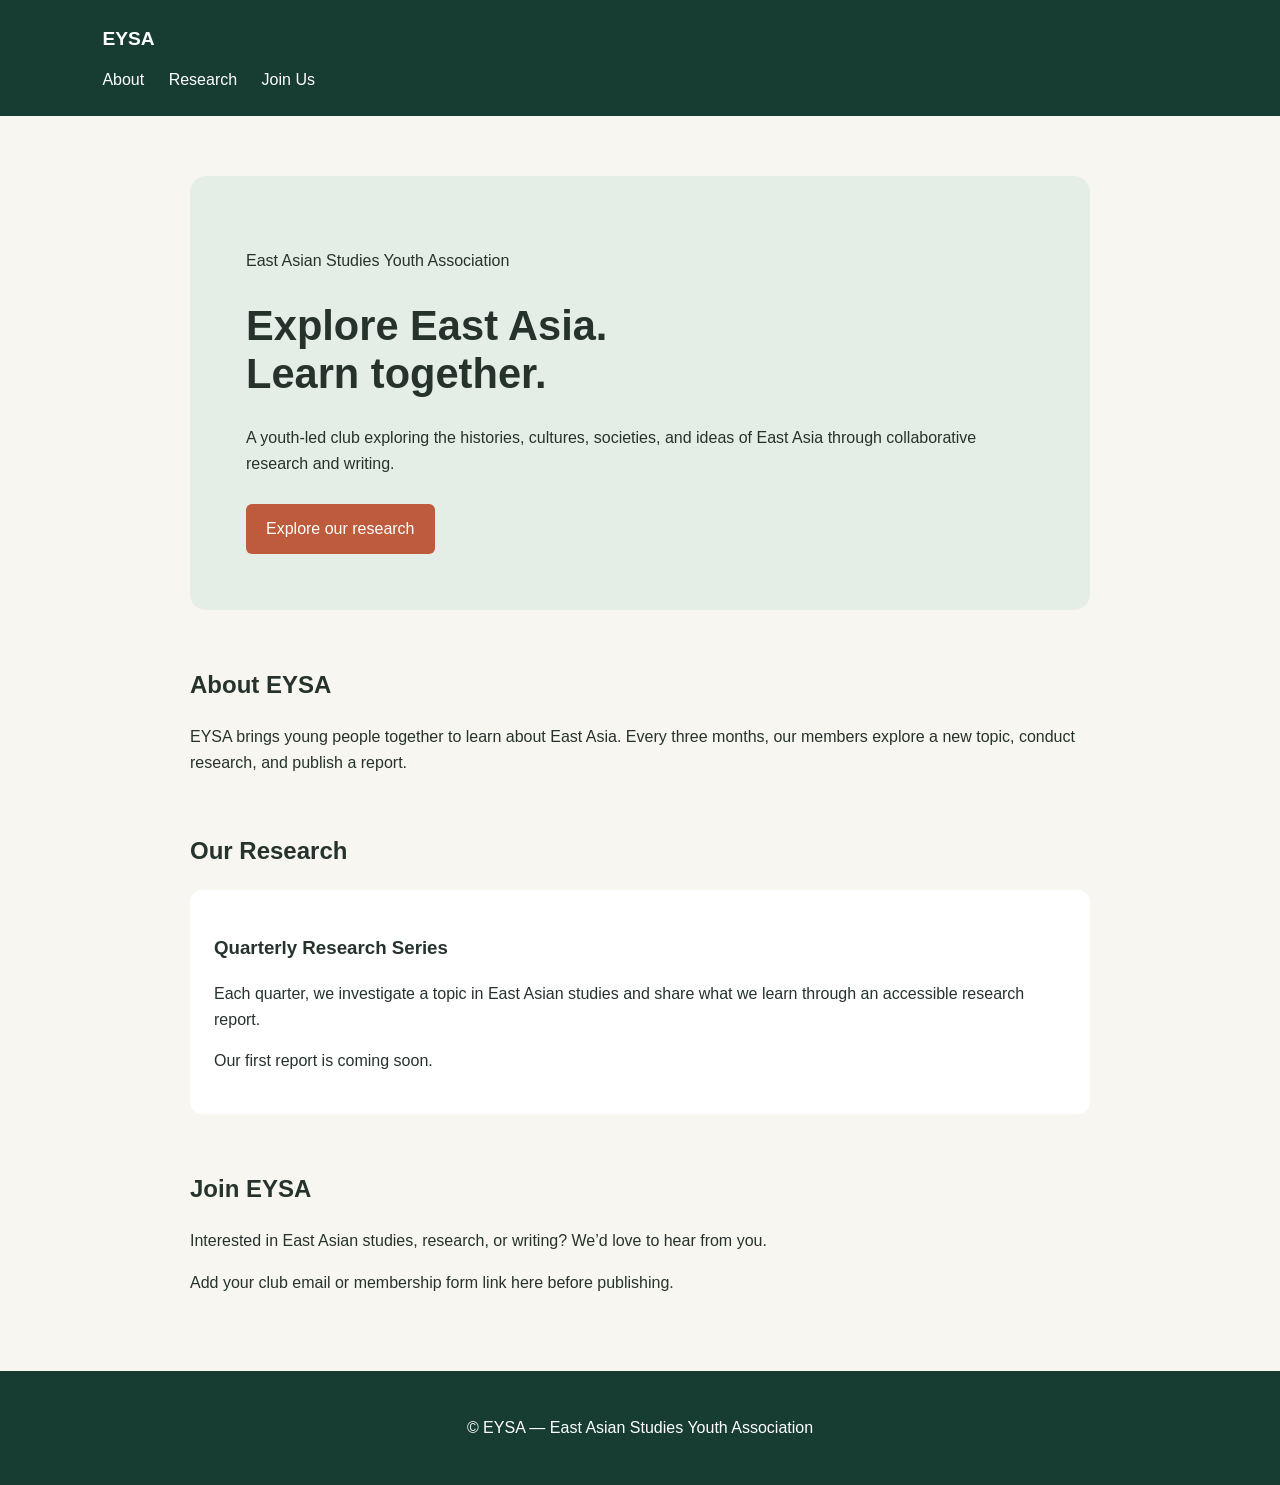
==== index.html @ 0d9996c4 "Create index.html" ====
<!DOCTYPE html>
<html lang="en">
<head>
  <meta charset="UTF-8">
  <meta name="viewport" content="width=device-width, initial-scale=1">
  <title>EYSA | East Asian Studies Youth Association</title>
  <style>
    body {
      margin: 0;
      font-family: Arial, sans-serif;
      color: #26332d;
      background: #f7f6f1;
      line-height: 1.6;
    }
    header {
      padding: 24px 8%;
      background: #173d32;
      color: white;
    }
    header strong { font-size: 1.2rem; }
    nav { margin-top: 12px; }
    nav a {
      color: white;
      margin-right: 20px;
      text-decoration: none;
    }
    main { max-width: 900px; margin: auto; padding: 60px 8%; }
    .hero {
      padding: 56px;
      background: #e5eee6;
      border-radius: 16px;
    }
    .hero h1 { font-size: 2.6rem; line-height: 1.15; }
    .button {
      display: inline-block;
      margin-top: 12px;
      padding: 12px 20px;
      background: #bd5b3c;
      color: white;
      border-radius: 6px;
      text-decoration: none;
    }
    section { margin-top: 56px; }
    .card {
      padding: 24px;
      background: white;
      border-radius: 12px;
      margin: 16px 0;
    }
    footer {
      padding: 28px 8%;
      background: #173d32;
      color: white;
      text-align: center;
    }
  </style>
</head>
<body>
  <header>
    <strong>EYSA</strong>
    <nav>
      <a href="#about">About</a>
      <a href="#research">Research</a>
      <a href="#join">Join Us</a>
    </nav>
  </header>

  <main>
    <div class="hero">
      <p>East Asian Studies Youth Association</p>
      <h1>Explore East Asia.<br>Learn together.</h1>
      <p>A youth-led club exploring the histories, cultures, societies, and ideas of East Asia through collaborative research and writing.</p>
      <a class="button" href="#research">Explore our research</a>
    </div>

    <section id="about">
      <h2>About EYSA</h2>
      <p>EYSA brings young people together to learn about East Asia. Every three months, our members explore a new topic, conduct research, and publish a report.</p>
    </section>

    <section id="research">
      <h2>Our Research</h2>
      <div class="card">
        <h3>Quarterly Research Series</h3>
        <p>Each quarter, we investigate a topic in East Asian studies and share what we learn through an accessible research report.</p>
        <p>Our first report is coming soon.</p>
      </div>
    </section>

    <section id="join">
      <h2>Join EYSA</h2>
      <p>Interested in East Asian studies, research, or writing? We’d love to hear from you.</p>
      <p>Add your club email or membership form link here before publishing.</p>
    </section>
  </main>

  <footer>
    <p>© EYSA — East Asian Studies Youth Association</p>
  </footer>
</body>
</html>
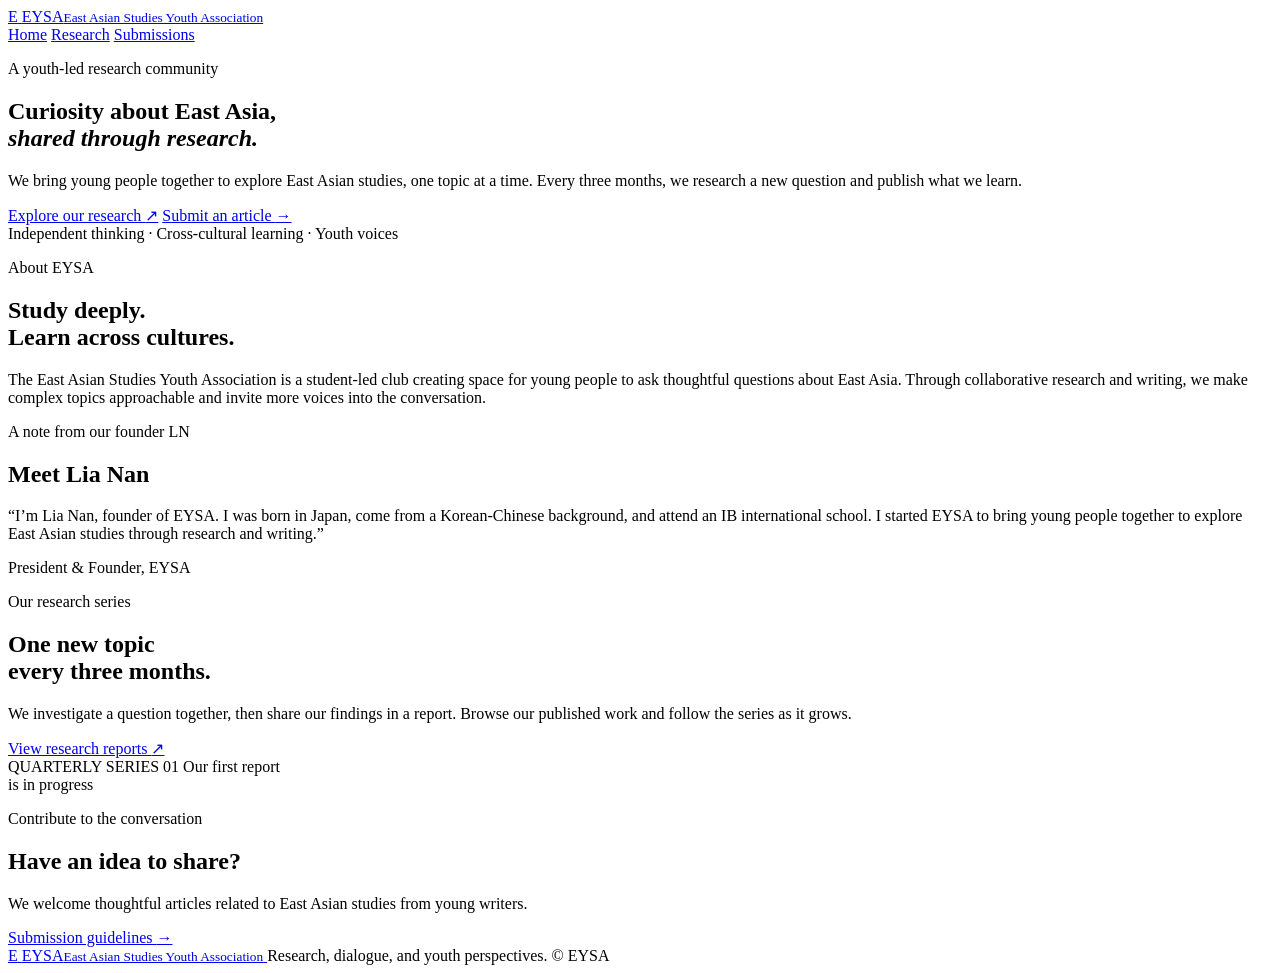
==== commit f1862792: "index.html" ====
--- a/index.html
+++ b/index.html
@@ -3,99 +3,101 @@
 <head>
   <meta charset="UTF-8">
   <meta name="viewport" content="width=device-width, initial-scale=1">
-  <title>EYSA | East Asian Studies Youth Association</title>
-  <style>
-    body {
-      margin: 0;
-      font-family: Arial, sans-serif;
-      color: #26332d;
-      background: #f7f6f1;
-      line-height: 1.6;
-    }
-    header {
-      padding: 24px 8%;
-      background: #173d32;
-      color: white;
-    }
-    header strong { font-size: 1.2rem; }
-    nav { margin-top: 12px; }
-    nav a {
-      color: white;
-      margin-right: 20px;
-      text-decoration: none;
-    }
-    main { max-width: 900px; margin: auto; padding: 60px 8%; }
-    .hero {
-      padding: 56px;
-      background: #e5eee6;
-      border-radius: 16px;
-    }
-    .hero h1 { font-size: 2.6rem; line-height: 1.15; }
-    .button {
-      display: inline-block;
-      margin-top: 12px;
-      padding: 12px 20px;
-      background: #bd5b3c;
-      color: white;
-      border-radius: 6px;
-      text-decoration: none;
-    }
-    section { margin-top: 56px; }
-    .card {
-      padding: 24px;
-      background: white;
-      border-radius: 12px;
-      margin: 16px 0;
-    }
-    footer {
-      padding: 28px 8%;
-      background: #173d32;
-      color: white;
-      text-align: center;
-    }
-  </style>
+  <meta name="description" content="EYSA is a youth-led East Asian studies community exploring the region through research and writing.">
+  <title>EYSA — East Asian Studies Youth Association</title>
+  <link rel="stylesheet" href="style.css">
 </head>
 <body>
-  <header>
-    <strong>EYSA</strong>
-    <nav>
-      <a href="#about">About</a>
-      <a href="#research">Research</a>
-      <a href="#join">Join Us</a>
+  <header class="site-header">
+    <a class="brand" href="index.html">
+      <span class="brand-mark">E</span>
+      <span>EYSA<small>East Asian Studies Youth Association</small></span>
+    </a>
+    <nav aria-label="Main navigation">
+      <a class="active" href="index.html">Home</a>
+      <a href="research.html">Research</a>
+      <a href="submit.html">Submissions</a>
     </nav>
   </header>
 
   <main>
-    <div class="hero">
-      <p>East Asian Studies Youth Association</p>
-      <h1>Explore East Asia.<br>Learn together.</h1>
-      <p>A youth-led club exploring the histories, cultures, societies, and ideas of East Asia through collaborative research and writing.</p>
-      <a class="button" href="#research">Explore our research</a>
-    </div>
-
-    <section id="about">
-      <h2>About EYSA</h2>
-      <p>EYSA brings young people together to learn about East Asia. Every three months, our members explore a new topic, conduct research, and publish a report.</p>
-    </section>
-
-    <section id="research">
-      <h2>Our Research</h2>
-      <div class="card">
-        <h3>Quarterly Research Series</h3>
-        <p>Each quarter, we investigate a topic in East Asian studies and share what we learn through an accessible research report.</p>
-        <p>Our first report is coming soon.</p>
+    <section class="hero">
+      <p class="eyebrow">A youth-led research community</p>
+      <h1>Curiosity about East Asia,<br><em>shared through research.</em></h1>
+      <p class="hero-copy">
+        We bring young people together to explore East Asian studies, one topic at a time.
+        Every three months, we research a new question and publish what we learn.
+      </p>
+      <div class="actions">
+        <a class="button button-dark" href="research.html">Explore our research <span>↗</span></a>
+        <a class="text-link" href="submit.html">Submit an article <span>→</span></a>
+      </div>
+      <div class="hero-note">
+        <span class="note-dot"></span>
+        Independent thinking · Cross-cultural learning · Youth voices
       </div>
     </section>
 
-    <section id="join">
-      <h2>Join EYSA</h2>
-      <p>Interested in East Asian studies, research, or writing? We’d love to hear from you.</p>
-      <p>Add your club email or membership form link here before publishing.</p>
+    <section class="intro-grid section-pad" id="about">
+      <div>
+        <p class="eyebrow">About EYSA</p>
+        <h2>Study deeply.<br>Learn across cultures.</h2>
+      </div>
+      <p class="body-large">
+        The East Asian Studies Youth Association is a student-led club creating space
+        for young people to ask thoughtful questions about East Asia. Through collaborative
+        research and writing, we make complex topics approachable and invite more voices
+        into the conversation.
+      </p>
+    </section>
+
+    <section class="founder section-pad">
+      <div class="founder-label">
+        <span class="eyebrow">A note from our founder</span>
+        <span class="founder-initials">LN</span>
+      </div>
+      <div>
+        <h2>Meet Lia Nan</h2>
+        <p class="founder-quote">“I’m Lia Nan, founder of EYSA. I was born in Japan, come from a Korean-Chinese background, and attend an IB international school. I started EYSA to bring young people together to explore East Asian studies through research and writing.”</p>
+        <p class="founder-role">President &amp; Founder, EYSA</p>
+      </div>
+    </section>
+
+    <section class="research-callout section-pad">
+      <div>
+        <p class="eyebrow">Our research series</p>
+        <h2>One new topic<br>every three months.</h2>
+        <p class="muted">
+          We investigate a question together, then share our findings in a report.
+          Browse our published work and follow the series as it grows.
+        </p>
+        <a class="button button-light" href="research.html">View research reports <span>↗</span></a>
+      </div>
+      <div class="issue-card">
+        <span class="issue-kicker">QUARTERLY SERIES</span>
+        <span class="issue-number">01</span>
+        <span class="issue-caption">Our first report<br>is in progress</span>
+        <span class="issue-line"></span>
+      </div>
+    </section>
+
+    <section class="join-row section-pad">
+      <div>
+        <p class="eyebrow">Contribute to the conversation</p>
+        <h2>Have an idea to share?</h2>
+        <p class="muted">We welcome thoughtful articles related to East Asian studies from young writers.</p>
+      </div>
+      <a class="button button-dark" href="submit.html">Submission guidelines <span>→</span></a>
     </section>
   </main>
 
   <footer>
-    <p>© EYSA — East Asian Studies Youth Association</p>
+    <a class="brand brand-footer" href="index.html">
+      <span class="brand-mark">E</span>
+      <span>EYSA<small>East Asian Studies Youth Association</small></span>
+    </a>
+    <span>Research, dialogue, and youth perspectives.</span>
+    <span>© EYSA</span>
   </footer>
 </body>
 </html>
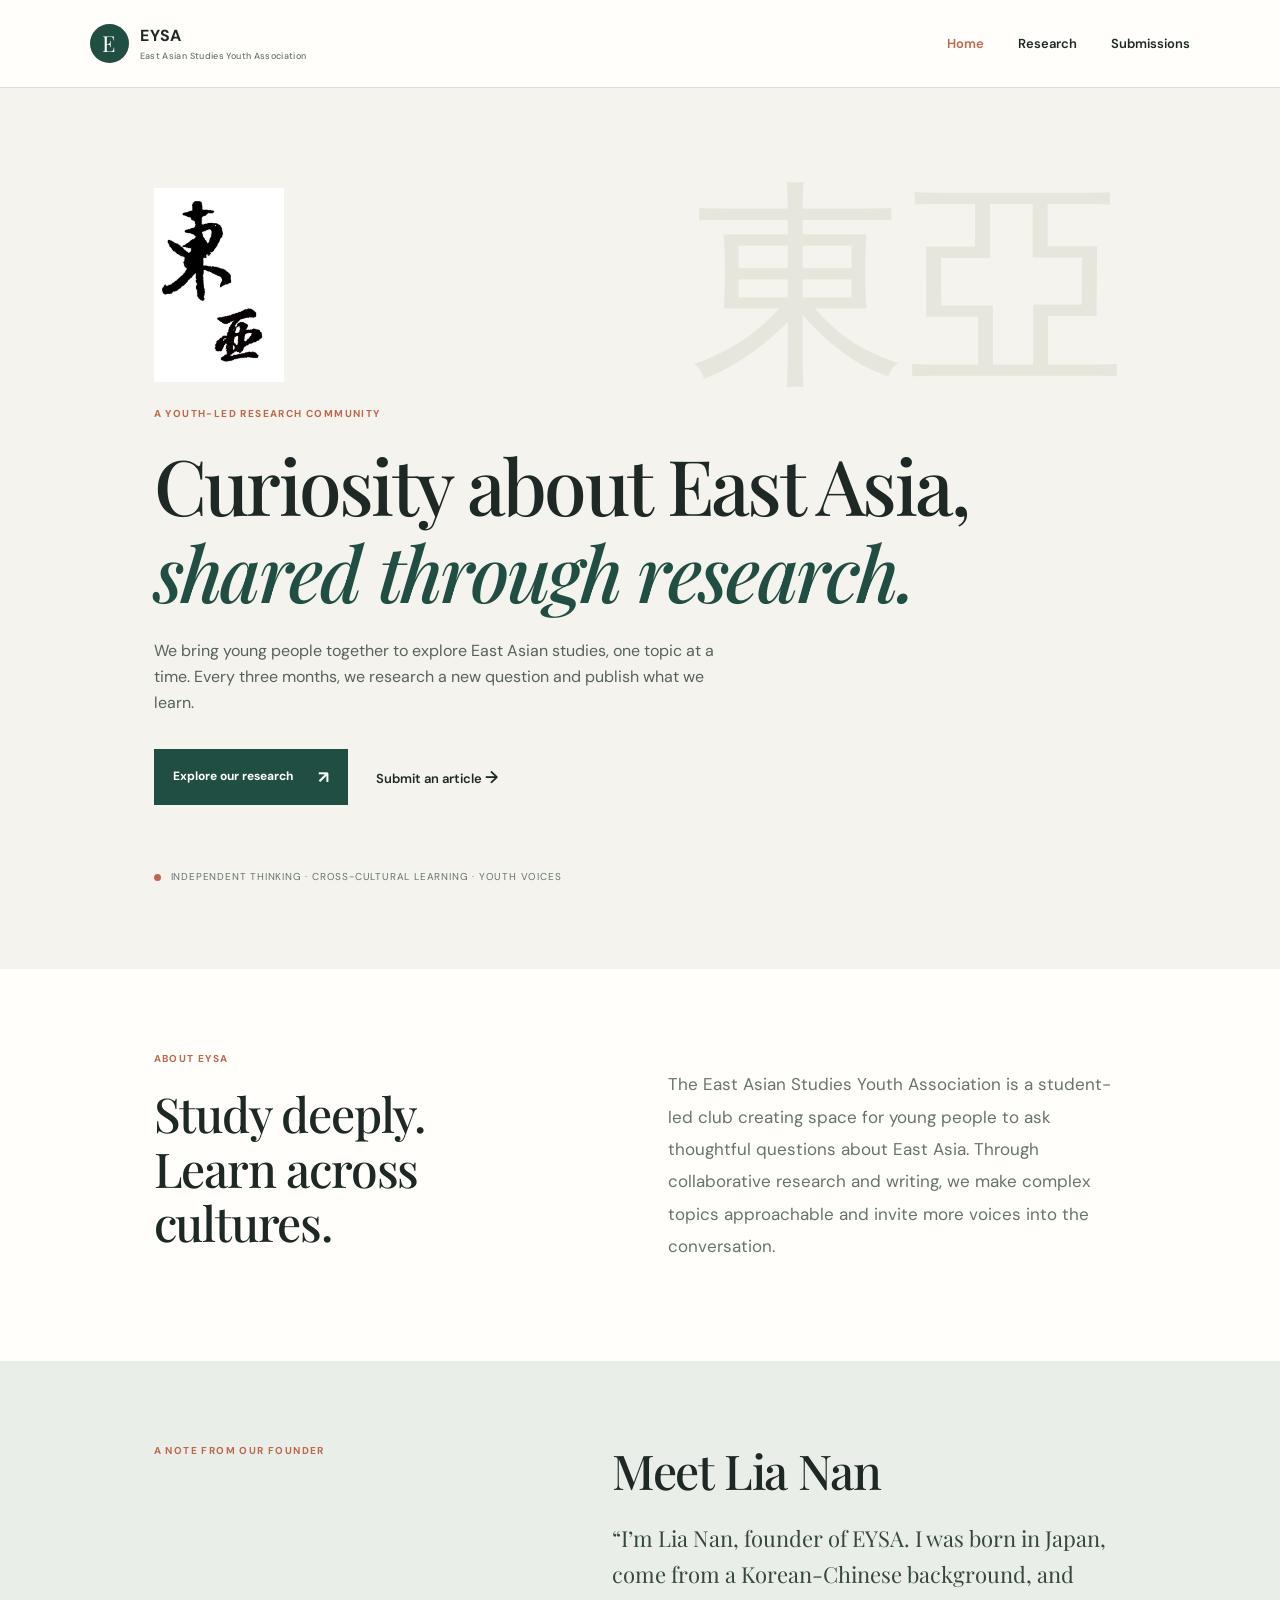
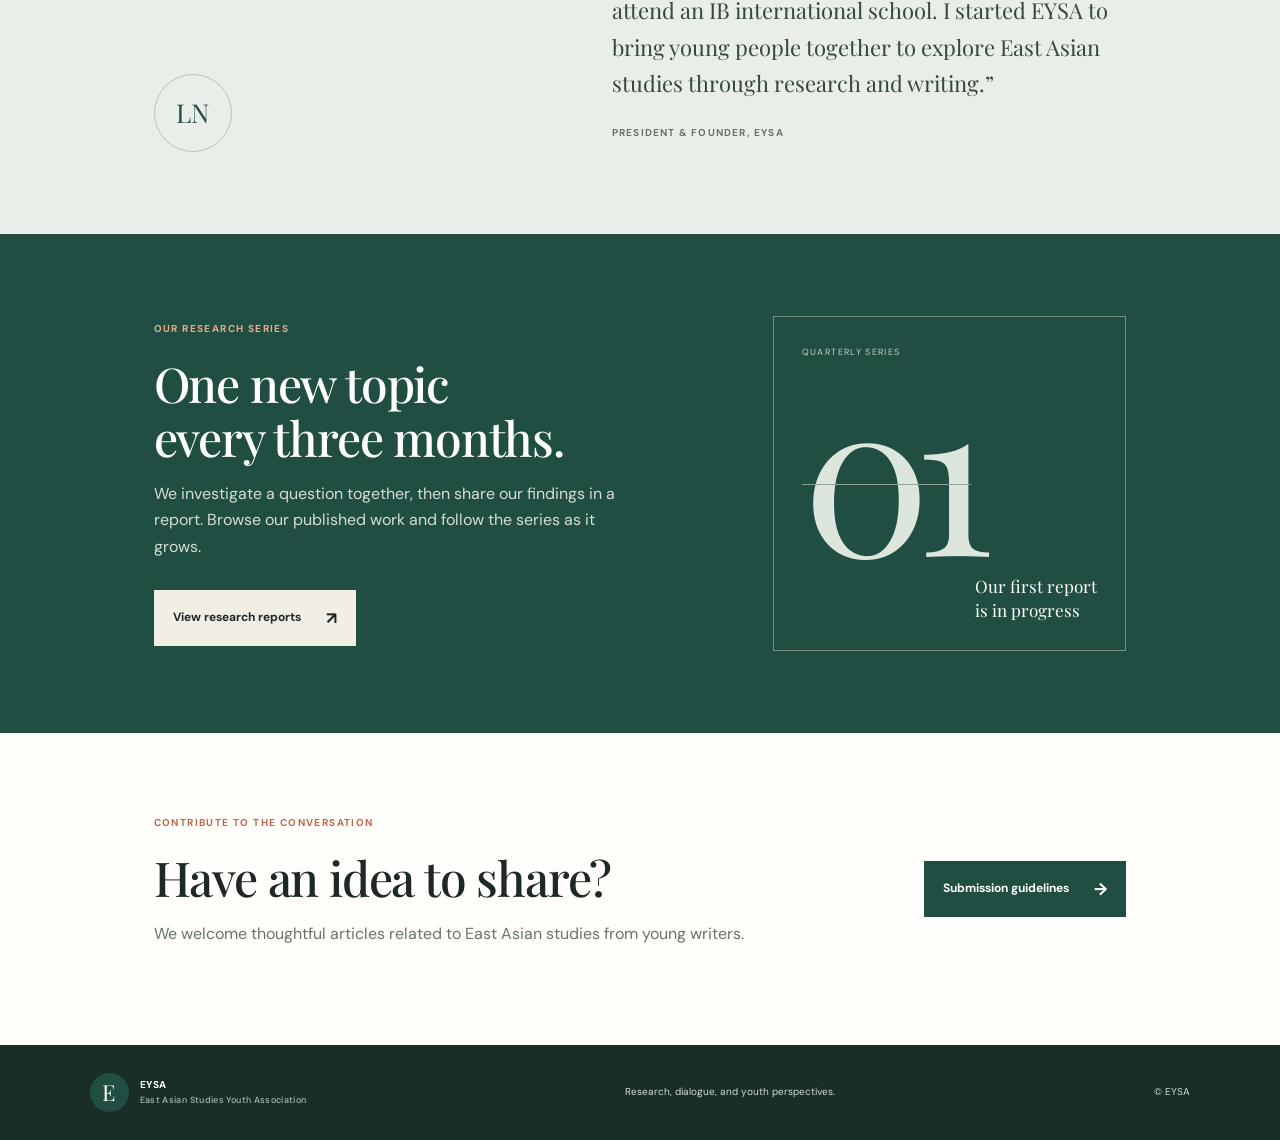
==== commit 10e076c7: "index.html" ====
--- a/index.html
+++ b/index.html
@@ -22,6 +22,7 @@
 
   <main>
     <section class="hero">
+      <img src="eysa-calligraphy.png.jpg" alt="EYSA calligraphy artwork" style="display:block; width:130px; height:auto; margin:0 0 24px;">
       <p class="eyebrow">A youth-led research community</p>
       <h1>Curiosity about East Asia,<br><em>shared through research.</em></h1>
       <p class="hero-copy">
--- a/style.css
+++ b/style.css
@@ -0,0 +1,600 @@
+@import url('https://fonts.googleapis.com/css2?family=DM+Sans:wght@400;500;600;700&family=Playfair+Display:ital,wght@0,500;0,600;0,700;1,500&display=swap');
+
+:root {
+  --ink: #1e2926;
+  --muted: #68736d;
+  --cream: #f5f3ed;
+  --paper: #fffefa;
+  --green: #214e42;
+  --orange: #bd674c;
+  --line: #d9ded7;
+  --serif: 'Playfair Display', Georgia, serif;
+  --sans: 'DM Sans', Arial, sans-serif;
+}
+
+* {
+  box-sizing: border-box;
+}
+
+html {
+  scroll-behavior: smooth;
+}
+
+body {
+  margin: 0;
+  background: var(--paper);
+  color: var(--ink);
+  font-family: var(--sans);
+  line-height: 1.65;
+}
+
+.site-header {
+  min-height: 88px;
+  padding: 0 7vw;
+  display: flex;
+  align-items: center;
+  justify-content: space-between;
+  border-bottom: 1px solid var(--line);
+  background: var(--paper);
+}
+
+.brand {
+  display: flex;
+  align-items: center;
+  gap: 11px;
+  color: var(--ink);
+  font-weight: 700;
+  letter-spacing: .06em;
+  text-decoration: none;
+}
+
+.brand-mark {
+  width: 39px;
+  height: 39px;
+  display: grid;
+  place-items: center;
+  border-radius: 50%;
+  background: var(--green);
+  color: white;
+  font: 22px var(--serif);
+}
+
+.brand small {
+  display: block;
+  color: var(--muted);
+  font-size: 9px;
+  font-weight: 500;
+  letter-spacing: .04em;
+}
+
+nav {
+  display: flex;
+  gap: 34px;
+}
+
+nav a,
+.text-link {
+  color: var(--ink);
+  font-size: 13px;
+  font-weight: 600;
+  text-decoration: none;
+}
+
+nav a.active,
+nav a:hover,
+.text-link:hover {
+  color: var(--orange);
+}
+
+main {
+  overflow: hidden;
+}
+
+.hero,
+.page-hero {
+  padding: 86px 12vw;
+  background: var(--cream);
+}
+
+.hero {
+  padding-top: 100px;
+  padding-bottom: 84px;
+  position: relative;
+}
+
+.hero::after {
+  content: '東亞';
+  position: absolute;
+  top: 75px;
+  right: 12vw;
+  color: #e7e6dc;
+  font: clamp(90px, 17vw, 230px)/1 var(--serif);
+}
+
+.hero > * {
+  position: relative;
+  z-index: 1;
+}
+
+.eyebrow {
+  margin: 0 0 18px;
+  color: var(--orange);
+  font-size: 10px;
+  font-weight: 700;
+  letter-spacing: .14em;
+  text-transform: uppercase;
+}
+
+h1,
+h2 {
+  font-family: var(--serif);
+  font-weight: 500;
+  line-height: 1.14;
+}
+
+h1 {
+  margin: 0 0 22px;
+  font-size: clamp(48px, 6vw, 78px);
+  letter-spacing: -.035em;
+}
+
+h1 em {
+  color: var(--green);
+}
+
+h2 {
+  margin: 0 0 16px;
+  font-size: clamp(34px, 4vw, 48px);
+  letter-spacing: -.025em;
+}
+
+.hero-copy {
+  max-width: 570px;
+  color: #56625b;
+  font-size: 16px;
+}
+
+.actions {
+  display: flex;
+  align-items: center;
+  gap: 28px;
+  margin-top: 32px;
+}
+
+.button {
+  display: inline-flex;
+  align-items: center;
+  gap: 25px;
+  padding: 14px 19px;
+  font-size: 12px;
+  font-weight: 700;
+  text-decoration: none;
+}
+
+.button-dark {
+  background: var(--green);
+  color: white;
+}
+
+.button-dark:hover {
+  background: #173d32;
+}
+
+.button-light {
+  background: #f1eee4;
+  color: var(--ink);
+}
+
+.button span,
+.text-link span {
+  font-size: 17px;
+}
+
+.hero-note {
+  display: flex;
+  align-items: center;
+  gap: 10px;
+  margin-top: 64px;
+  color: var(--muted);
+  font-size: 10px;
+  letter-spacing: .08em;
+  text-transform: uppercase;
+}
+
+.note-dot {
+  width: 7px;
+  height: 7px;
+  border-radius: 50%;
+  background: var(--orange);
+}
+
+.section-pad {
+  padding: 82px 12vw;
+}
+
+.intro-grid,
+.founder,
+.research-callout {
+  display: grid;
+  grid-template-columns: 1fr 1.15fr;
+  gap: 9vw;
+}
+
+.body-large,
+.muted {
+  color: var(--muted);
+}
+
+.body-large {
+  font-size: 17px;
+  line-height: 1.9;
+}
+
+.founder {
+  grid-template-columns: .8fr 1.2fr;
+  background: #e9eee8;
+}
+
+.founder-label {
+  display: flex;
+  min-height: 200px;
+  flex-direction: column;
+  justify-content: space-between;
+}
+
+.founder-initials {
+  width: 78px;
+  height: 78px;
+  display: grid;
+  place-items: center;
+  border: 1px solid #b7c4b8;
+  border-radius: 50%;
+  color: var(--green);
+  font: 26px var(--serif);
+}
+
+.founder-quote {
+  color: #35483e;
+  font: 22px/1.65 var(--serif);
+}
+
+.founder-role {
+  margin-top: 24px;
+  color: var(--muted);
+  font-size: 10px;
+  font-weight: 700;
+  letter-spacing: .12em;
+  text-transform: uppercase;
+}
+
+.research-callout {
+  grid-template-columns: 1fr .72fr;
+  align-items: center;
+  gap: 10vw;
+  background: var(--green);
+  color: white;
+}
+
+.research-callout .eyebrow,
+.bottom-cta .eyebrow {
+  color: #e9aa8f;
+}
+
+.research-callout .muted {
+  color: #d4ded7;
+}
+
+.research-callout .button {
+  margin-top: 14px;
+}
+
+.issue-card {
+  min-height: 310px;
+  padding: 28px;
+  display: flex;
+  flex-direction: column;
+  border: 1px solid #789084;
+  position: relative;
+}
+
+.issue-kicker {
+  color: #c1d0c5;
+  font-size: 9px;
+  letter-spacing: .15em;
+}
+
+.issue-number {
+  margin: auto 0;
+  color: #dce6dc;
+  font: clamp(130px, 17vw, 215px)/1 var(--serif);
+  letter-spacing: -.08em;
+}
+
+.issue-caption {
+  align-self: flex-end;
+  font: 17px/1.4 var(--serif);
+}
+
+.issue-line {
+  position: absolute;
+  top: 50%;
+  left: 28px;
+  width: 48%;
+  height: 1px;
+  background: #8ca296;
+}
+
+.join-row {
+  display: flex;
+  align-items: center;
+  justify-content: space-between;
+  gap: 30px;
+}
+
+.join-row h2 {
+  margin-bottom: 10px;
+}
+
+.page-hero h1 {
+  font-size: clamp(58px, 8vw, 96px);
+}
+
+.report-list {
+  padding-top: 65px;
+}
+
+.section-heading {
+  display: flex;
+  align-items: end;
+  justify-content: space-between;
+  margin-bottom: 26px;
+}
+
+.section-heading h2 {
+  margin: 0;
+}
+
+.report-card {
+  display: grid;
+  grid-template-columns: 150px 1fr 40px;
+  align-items: start;
+  gap: 20px;
+  padding: 28px 0;
+  border-top: 1px solid var(--line);
+}
+
+.report-meta {
+  display: flex;
+  flex-direction: column;
+  gap: 8px;
+  color: var(--muted);
+  font-size: 9px;
+  font-weight: 700;
+  letter-spacing: .1em;
+}
+
+.report-meta span + span {
+  color: var(--orange);
+}
+
+.report-card h3 {
+  margin: 0 0 8px;
+  font: 26px var(--serif);
+}
+
+.report-card p {
+  max-width: 600px;
+  margin: 0;
+  color: var(--muted);
+  font-size: 14px;
+}
+
+.report-arrow {
+  justify-self: end;
+  color: var(--orange);
+  font-size: 20px;
+}
+
+.future {
+  opacity: .64;
+}
+
+.archive-note {
+  margin-top: 30px;
+  padding-left: 16px;
+  border-left: 2px solid var(--orange);
+  color: var(--muted);
+  font-size: 12px;
+}
+
+.bottom-cta {
+  padding: 55px 12vw 62px;
+  background: var(--green);
+  color: white;
+}
+
+.bottom-cta h2 {
+  margin-bottom: 22px;
+}
+
+.submission-grid {
+  display: grid;
+  grid-template-columns: 1.15fr .85fr;
+  align-items: start;
+  gap: 10vw;
+}
+
+.guideline-list {
+  margin: 30px 0 0;
+  padding: 0;
+  list-style: none;
+}
+
+.guideline-list li {
+  display: grid;
+  grid-template-columns: 42px 1fr;
+  gap: 14px;
+  padding: 17px 0;
+  border-top: 1px solid var(--line);
+}
+
+.guideline-list li > span {
+  color: var(--orange);
+  font-size: 10px;
+  font-weight: 700;
+}
+
+.guideline-list strong {
+  font-size: 14px;
+}
+
+.guideline-list p {
+  margin: 4px 0 0;
+  color: var(--muted);
+  font-size: 13px;
+}
+
+.submit-box {
+  padding: 34px;
+  background: var(--cream);
+}
+
+.submit-box h2 {
+  font-size: 34px;
+}
+
+.submit-box .button {
+  margin-top: 10px;
+}
+
+.submit-icon {
+  width: 40px;
+  height: 40px;
+  display: grid;
+  place-items: center;
+  margin-bottom: 32px;
+  border-radius: 50%;
+  background: var(--green);
+  color: white;
+  font-size: 20px;
+}
+
+.setup-note {
+  margin-top: 13px;
+  color: var(--muted);
+  font-size: 10px;
+}
+
+footer {
+  display: flex;
+  align-items: center;
+  justify-content: space-between;
+  gap: 20px;
+  padding: 28px 7vw;
+  background: #182e27;
+  color: #d3ded7;
+  font-size: 10px;
+}
+
+.brand-footer {
+  color: white;
+}
+
+.brand-footer small {
+  color: #a9bbb0;
+}
+
+@media (max-width: 700px) {
+  .site-header {
+    min-height: 76px;
+    padding: 15px 6vw;
+    align-items: flex-start;
+    flex-direction: column;
+    gap: 14px;
+  }
+
+  nav {
+    gap: 23px;
+  }
+
+  .hero,
+  .page-hero {
+    padding: 68px 7vw 50px;
+  }
+
+  .hero {
+    padding-top: 74px;
+    padding-bottom: 60px;
+  }
+
+  .hero::after {
+    top: 65px;
+    right: 6vw;
+  }
+
+  .section-pad {
+    padding: 60px 7vw;
+  }
+
+  .intro-grid,
+  .founder,
+  .research-callout,
+  .submission-grid {
+    grid-template-columns: 1fr;
+    gap: 28px;
+  }
+
+  .founder-label {
+    min-height: 100px;
+    flex-direction: row;
+    align-items: center;
+  }
+
+  .founder-initials {
+    width: 56px;
+    height: 56px;
+    font-size: 20px;
+  }
+
+  .issue-card {
+    min-height: 250px;
+  }
+
+  .join-row,
+  .section-heading {
+    align-items: flex-start;
+    flex-direction: column;
+  }
+
+  .report-card {
+    grid-template-columns: 92px 1fr 20px;
+    gap: 12px;
+    padding: 22px 0;
+  }
+
+  .report-card h3 {
+    font-size: 22px;
+  }
+
+  .report-meta {
+    font-size: 8px;
+  }
+
+  .bottom-cta {
+    padding: 48px 7vw;
+  }
+
+  .submit-box {
+    padding: 26px;
+  }
+
+  footer {
+    align-items: flex-start;
+    flex-direction: column;
+    padding: 25px 7vw;
+  }
+
+  footer > span:nth-child(2) {
+    display: none;
+  }
+}
